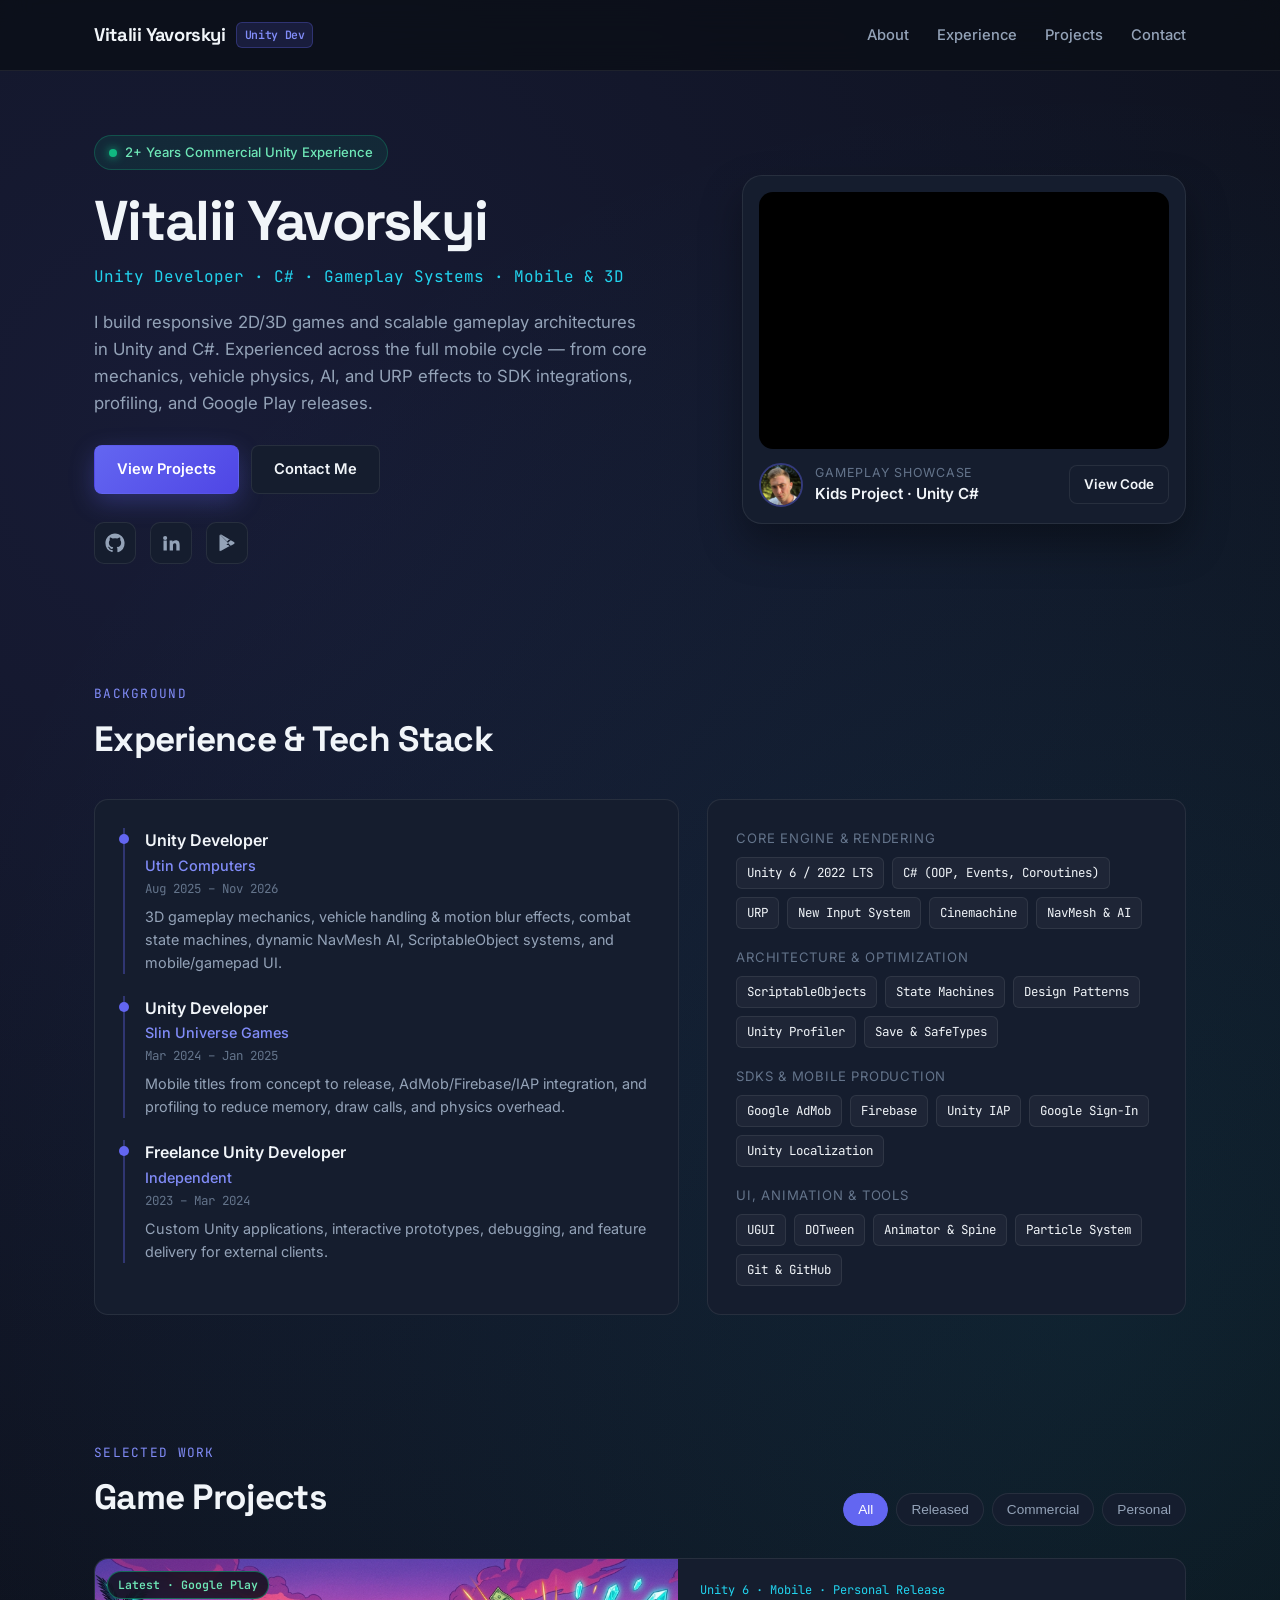
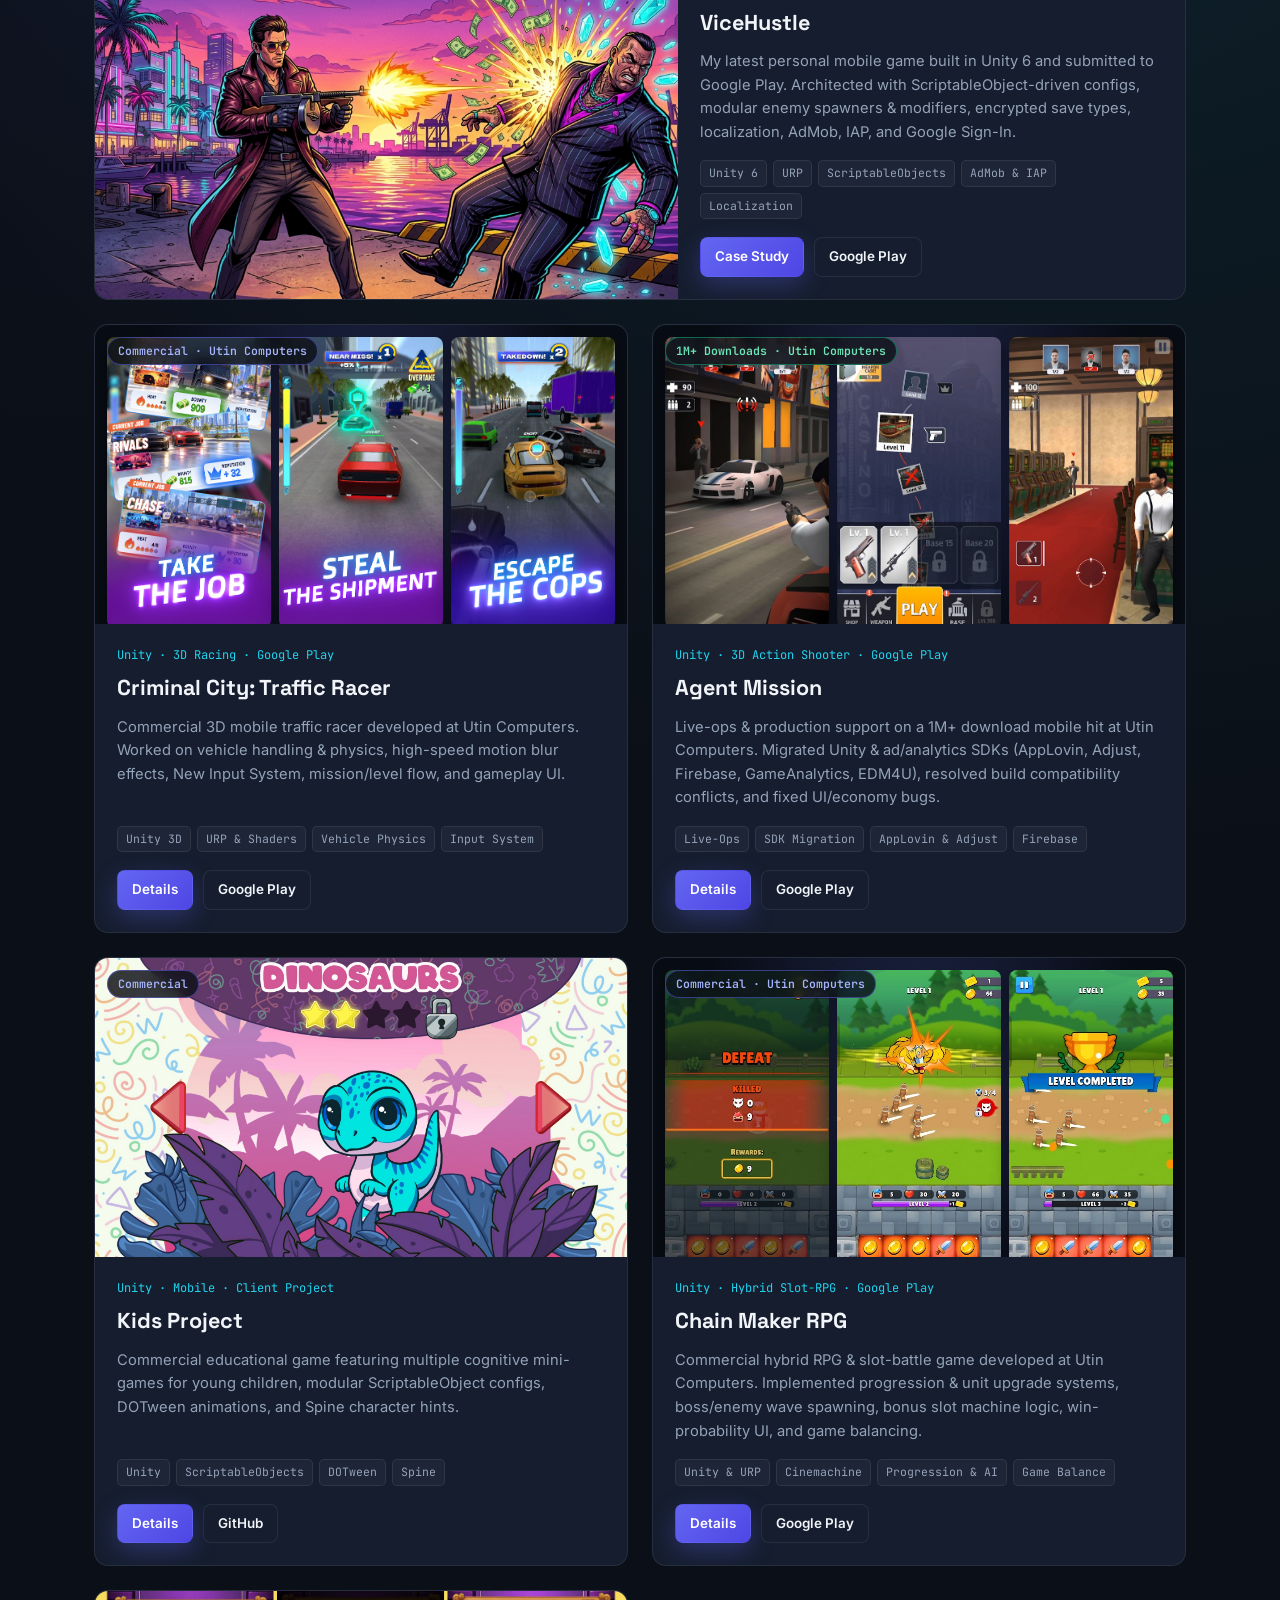
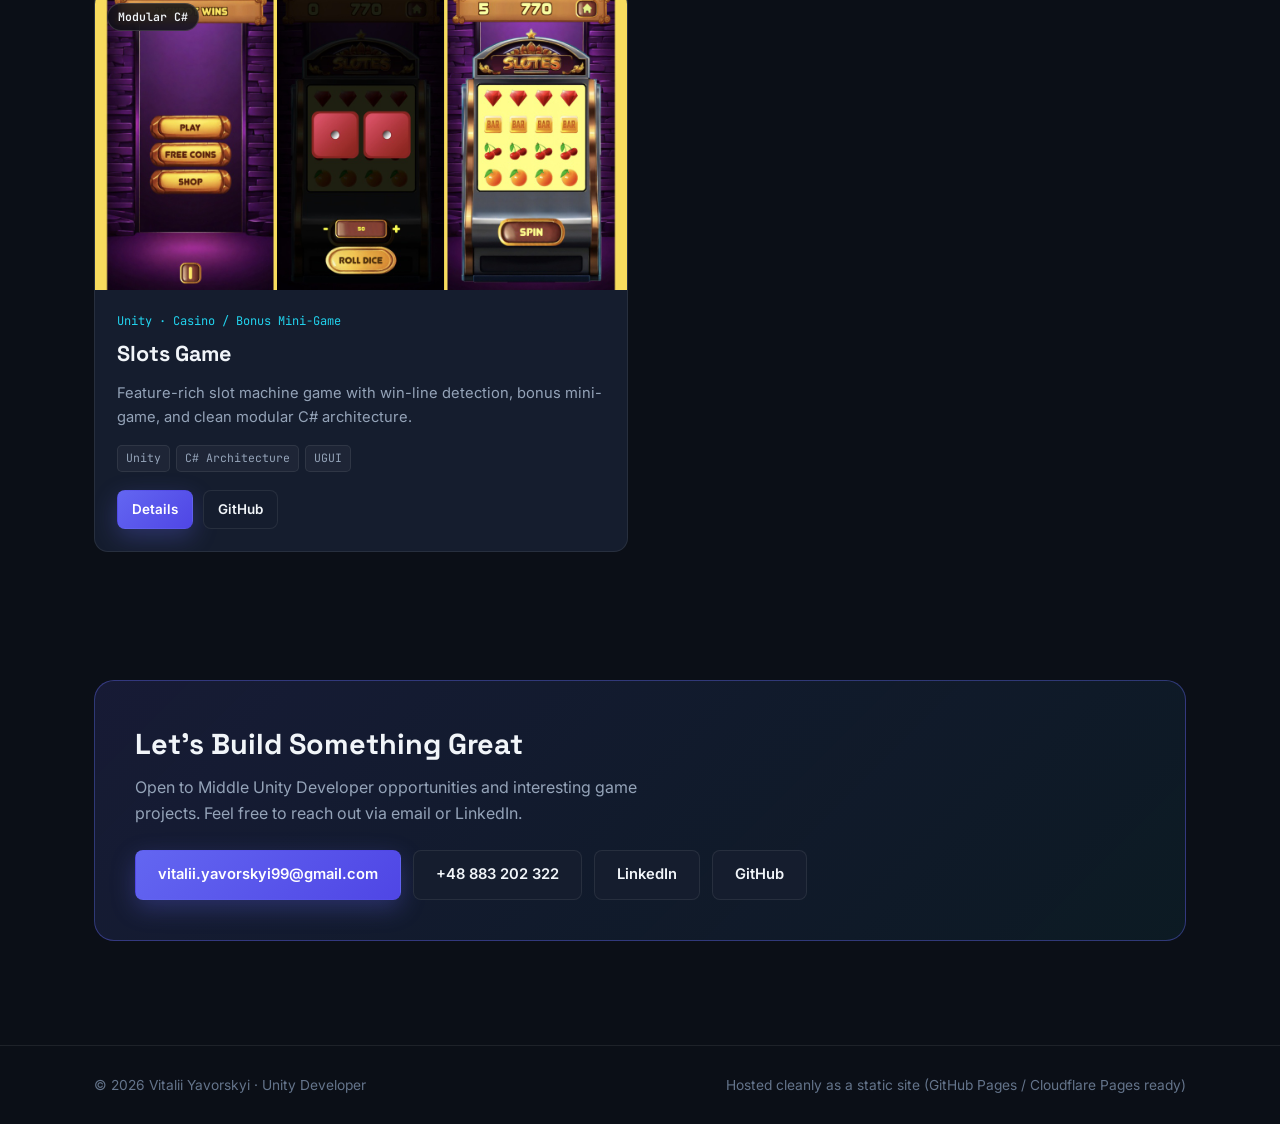
==== index.html @ 4ca392be "Initial portfolio v2" ====
<!DOCTYPE html>
<html lang="en">

<head>
  <meta charset="UTF-8" />
  <meta name="viewport" content="width=device-width, initial-scale=1.0" />
  <title>Vitalii Yavorskyi — Unity Developer Portfolio</title>
  <meta name="description"
    content="Middle Unity Developer with 2+ years of commercial experience in C#, URP, 3D gameplay systems, mobile optimization, and SDK integrations." />
  <link rel="icon" href="image/favicon.svg" type="image/svg+xml" />
  <link rel="preconnect" href="https://fonts.googleapis.com" />
  <link rel="preconnect" href="https://fonts.gstatic.com" crossorigin />
  <link
    href="https://fonts.googleapis.com/css2?family=Inter:wght@400;500;600;700&family=JetBrains+Mono:wght@400;500;600&family=Space+Grotesk:wght@600;700&display=swap"
    rel="stylesheet" />
  <link rel="stylesheet" href="css/style.css" />
</head>

<body>

  <!-- Navigation -->
  <header class="navbar">
    <div class="container nav-inner">
      <a href="#top" class="brand">
        <span>Vitalii Yavorskyi</span>
        <span class="brand-badge">Unity Dev</span>
      </a>
      <button class="nav-toggle" aria-label="Toggle menu">☰</button>
      <ul class="nav-links">
        <li><a href="#about">About</a></li>
        <li><a href="#experience">Experience</a></li>
        <li><a href="#projects">Projects</a></li>
        <li><a href="#contacts">Contact</a></li>
      </ul>
    </div>
  </header>

  <main id="top">
    <!-- Hero Section -->
    <section class="hero" id="about">
      <div class="container hero-grid">
        <div>
          <div class="status-pill">
            <span class="status-dot"></span>
            <span>2+ Years Commercial Unity Experience</span>
          </div>
          <h1 class="hero-title">Vitalii Yavorskyi</h1>
          <p class="hero-subtitle">Unity Developer · C# · Gameplay Systems · Mobile &amp; 3D</p>
          <p class="hero-bio">
            I build responsive 2D/3D games and scalable gameplay architectures in Unity and C#.
            Experienced across the full mobile cycle — from core mechanics, vehicle physics, AI, and URP effects
            to SDK integrations, profiling, and Google Play releases.
          </p>

          <div class="hero-actions">
            <a href="#projects" class="btn btn-primary">View Projects</a>
            <a href="mailto:vitalii.yavorskyi99@gmail.com" class="btn btn-secondary">Contact Me</a>
          </div>

          <div class="hero-socials">
            <a href="https://github.com/Vitalik0007" target="_blank" rel="noopener" class="icon-link"
              aria-label="GitHub" title="GitHub">
              <svg width="20" height="20" viewBox="0 0 24 24" fill="currentColor">
                <path
                  d="M12 .5C5.65.5.5 5.65.5 12a11.5 11.5 0 0 0 7.86 10.92c.58.1.79-.25.79-.56v-2c-3.2.7-3.87-1.36-3.87-1.36-.52-1.33-1.28-1.68-1.28-1.68-1.04-.71.08-.7.08-.7 1.15.08 1.76 1.18 1.76 1.18 1.02 1.75 2.68 1.25 3.33.95.1-.74.4-1.25.73-1.54-2.55-.29-5.24-1.28-5.24-5.69 0-1.26.45-2.29 1.18-3.1-.12-.29-.51-1.46.11-3.04 0 0 .97-.31 3.17 1.18a11 11 0 0 1 5.78 0c2.2-1.49 3.16-1.18 3.16-1.18.63 1.58.24 2.75.12 3.04.74.81 1.18 1.84 1.18 3.1 0 4.42-2.7 5.39-5.26 5.68.41.36.78 1.06.78 2.14v3.17c0 .31.21.67.8.56A11.5 11.5 0 0 0 23.5 12C23.5 5.65 18.35.5 12 .5Z" />
              </svg>
            </a>
            <a href="https://www.linkedin.com/in/vitalii-yavorskyi-740758180/" target="_blank" rel="noopener"
              class="icon-link" aria-label="LinkedIn" title="LinkedIn">
              <svg width="20" height="20" viewBox="0 0 24 24" fill="currentColor">
                <path
                  d="M4.98 3.5a2.49 2.49 0 1 1 0 4.98 2.49 2.49 0 0 1 0-4.98ZM3 9h4v12H3V9Zm7 0h3.8v1.64h.05c.53-1 1.83-2.06 3.77-2.06 4.03 0 4.78 2.65 4.78 6.1V21h-4v-5.6c0-1.34-.02-3.06-1.86-3.06-1.87 0-2.16 1.46-2.16 2.96V21h-4V9Z" />
              </svg>
            </a>
            <a href="https://play.google.com/store/apps/dev?id=5229329348808599972" target="_blank" rel="noopener"
              class="icon-link" aria-label="Google Play" title="Google Play">
              <svg width="20" height="20" viewBox="0 0 24 24" fill="currentColor">
                <path
                  d="M3.6 2.2A1.5 1.5 0 0 0 3 3.4v17.2a1.5 1.5 0 0 0 .6 1.2l.1.1 9.6-9.6v-.2L3.7 2.1l-.1.1Zm12.8 13-3.2-3.2v-.2l3.2-3.2.1.1 3.8 2.2c1.1.6 1.1 1.6 0 2.2l-3.8 2.1h-.1Zm-1.1 1.1L12.1 13l-8.1 8.1c.3.3.9.3 1.5 0l9.8-5.6-.1.8Zm0-8.6L5.5 2.1C4.9 1.8 4.3 1.8 4 2.1l8.1 8.1 3.2-3.3v.8Z" />
              </svg>
            </a>
          </div>
        </div>

        <div class="hero-showcase">
          <div class="hero-video-wrap">
            <video class="hero-video" autoplay muted loop playsinline>
              <source src="video/WorkExample.mp4" type="video/mp4" />
            </video>
          </div>
          <div class="hero-showcase-meta">
            <div style="display:flex; align-items:center; gap:12px;">
              <img src="image/MyFoto.jpeg" alt="Vitalii Yavorskyi" class="avatar-mini" />
              <div>
                <div class="label">Gameplay Showcase</div>
                <div class="title">Kids Project · Unity C#</div>
              </div>
            </div>
            <a href="https://github.com/Vitalik0007/KidsProject" target="_blank" rel="noopener"
              class="btn btn-secondary btn-sm">View Code</a>
          </div>
        </div>
      </div>
    </section>

    <!-- Experience & Skills -->
    <section class="section" id="experience">
      <div class="container">
        <div class="section-header">
          <div>
            <div class="section-eyebrow">Background</div>
            <h2 class="section-title">Experience &amp; Tech Stack</h2>
          </div>
        </div>

        <div class="two-col">
          <div class="panel">
            <div class="timeline">
              <div class="timeline-item">
                <div class="timeline-role">Unity Developer</div>
                <div class="timeline-company">Utin Computers</div>
                <div class="timeline-period">Aug 2025 – Nov 2026</div>
                <p class="timeline-desc">3D gameplay mechanics, vehicle handling &amp; motion blur effects, combat state
                  machines, dynamic NavMesh AI, ScriptableObject systems, and mobile/gamepad UI.</p>
              </div>
              <div class="timeline-item">
                <div class="timeline-role">Unity Developer</div>
                <div class="timeline-company">Slin Universe Games</div>
                <div class="timeline-period">Mar 2024 – Jan 2025</div>
                <p class="timeline-desc">Mobile titles from concept to release, AdMob/Firebase/IAP integration, and
                  profiling to reduce memory, draw calls, and physics overhead.</p>
              </div>
              <div class="timeline-item">
                <div class="timeline-role">Freelance Unity Developer</div>
                <div class="timeline-company">Independent</div>
                <div class="timeline-period">2023 – Mar 2024</div>
                <p class="timeline-desc">Custom Unity applications, interactive prototypes, debugging, and feature
                  delivery for external clients.</p>
              </div>
            </div>
          </div>

          <div class="panel">
            <div class="skill-groups">
              <div>
                <div class="skill-group-title">Core Engine &amp; Rendering</div>
                <div class="pill-list">
                  <span class="pill">Unity 6 / 2022 LTS</span>
                  <span class="pill">C# (OOP, Events, Coroutines)</span>
                  <span class="pill">URP</span>
                  <span class="pill">New Input System</span>
                  <span class="pill">Cinemachine</span>
                  <span class="pill">NavMesh &amp; AI</span>
                </div>
              </div>
              <div>
                <div class="skill-group-title">Architecture &amp; Optimization</div>
                <div class="pill-list">
                  <span class="pill">ScriptableObjects</span>
                  <span class="pill">State Machines</span>
                  <span class="pill">Design Patterns</span>
                  <span class="pill">Unity Profiler</span>
                  <span class="pill">Save &amp; SafeTypes</span>
                </div>
              </div>
              <div>
                <div class="skill-group-title">SDKs &amp; Mobile Production</div>
                <div class="pill-list">
                  <span class="pill">Google AdMob</span>
                  <span class="pill">Firebase</span>
                  <span class="pill">Unity IAP</span>
                  <span class="pill">Google Sign-In</span>
                  <span class="pill">Unity Localization</span>
                </div>
              </div>
              <div>
                <div class="skill-group-title">UI, Animation &amp; Tools</div>
                <div class="pill-list">
                  <span class="pill">UGUI</span>
                  <span class="pill">DOTween</span>
                  <span class="pill">Animator &amp; Spine</span>
                  <span class="pill">Particle System</span>
                  <span class="pill">Git &amp; GitHub</span>
                </div>
              </div>
            </div>
          </div>
        </div>
      </div>
    </section>

    <!-- Projects Section -->
    <section class="section" id="projects">
      <div class="container">
        <div class="section-header">
          <div>
            <div class="section-eyebrow">Selected Work</div>
            <h2 class="section-title">Game Projects</h2>
          </div>

          <div class="filter-bar" role="tablist" aria-label="Filter projects">
            <button class="filter-btn active" data-filter="all">All</button>
            <button class="filter-btn" data-filter="released">Released</button>
            <button class="filter-btn" data-filter="commercial">Commercial</button>
            <button class="filter-btn" data-filter="personal">Personal</button>
          </div>
        </div>

        <div class="projects-grid">

          <!-- Featured: ViceHustle -->
          <article class="project-card featured" data-category="personal released">
            <div class="project-thumb">
              <img src="image/vicehustle-promo1.png" alt="ViceHustle Boss Fight" />
              <span class="project-badge released">Latest · Google Play</span>
            </div>
            <div class="project-body">
              <div class="project-meta">Unity 6 · Mobile · Personal Release</div>
              <h3 class="project-title">ViceHustle</h3>
              <p class="project-desc">
                My latest personal mobile game built in Unity 6 and submitted to Google Play.
                Architected with ScriptableObject-driven configs, modular enemy spawners &amp; modifiers,
                encrypted save types, localization, AdMob, IAP, and Google Sign-In.
              </p>
              <div class="project-tags">
                <span class="tag">Unity 6</span>
                <span class="tag">URP</span>
                <span class="tag">ScriptableObjects</span>
                <span class="tag">AdMob &amp; IAP</span>
                <span class="tag">Localization</span>
              </div>
              <div class="project-actions">
                <a href="project-vicehustle.html" class="btn btn-primary btn-sm">Case Study</a>
                <a href="https://play.google.com/store/apps/dev?id=5229329348808599972" target="_blank" rel="noopener"
                  class="btn btn-secondary btn-sm">Google Play</a>
              </div>
            </div>
          </article>

          <!-- Commercial: Criminal City: Traffic Racer -->
          <article class="project-card" data-category="commercial released">
            <div class="project-thumb portrait-trio">
              <img src="image/criminal-city-1.webp" alt="Criminal City: Traffic Racer 1" />
              <img src="image/criminal-city-2.webp" alt="Criminal City: Traffic Racer 2" />
              <img src="image/criminal-city-3.webp" alt="Criminal City: Traffic Racer 3" />
              <span class="project-badge commercial">Commercial · Utin Computers</span>
            </div>
            <div class="project-body">
              <div class="project-meta">Unity · 3D Racing · Google Play</div>
              <h3 class="project-title">Criminal City: Traffic Racer</h3>
              <p class="project-desc">
                Commercial 3D mobile traffic racer developed at Utin Computers.
                Worked on vehicle handling &amp; physics, high-speed motion blur effects, New Input System,
                mission/level flow, and gameplay UI.
              </p>
              <div class="project-tags">
                <span class="tag">Unity 3D</span>
                <span class="tag">URP &amp; Shaders</span>
                <span class="tag">Vehicle Physics</span>
                <span class="tag">Input System</span>
              </div>
              <div class="project-actions">
                <a href="project-criminal-city.html" class="btn btn-primary btn-sm">Details</a>
                <a href="https://play.google.com/store/apps/details?id=com.xp101.traffic.racer.race.master"
                  target="_blank" rel="noopener" class="btn btn-secondary btn-sm">Google Play</a>
              </div>
            </div>
          </article>

          <!-- Commercial: Agent Mission (1M+ Downloads) -->
          <article class="project-card" data-category="commercial released">
            <div class="project-thumb portrait-trio">
              <img src="image/agent-mission-1.webp" alt="Agent Mission 1" />
              <img src="image/agent-mission-2.webp" alt="Agent Mission 2" />
              <img src="image/agent-mission-3.webp" alt="Agent Mission 3" />
              <span class="project-badge released">1M+ Downloads · Utin Computers</span>
            </div>
            <div class="project-body">
              <div class="project-meta">Unity · 3D Action Shooter · Google Play</div>
              <h3 class="project-title">Agent Mission</h3>
              <p class="project-desc">
                Live-ops &amp; production support on a 1M+ download mobile hit at Utin Computers.
                Migrated Unity &amp; ad/analytics SDKs (AppLovin, Adjust, Firebase, GameAnalytics, EDM4U),
                resolved build compatibility conflicts, and fixed UI/economy bugs.
              </p>
              <div class="project-tags">
                <span class="tag">Live-Ops</span>
                <span class="tag">SDK Migration</span>
                <span class="tag">AppLovin &amp; Adjust</span>
                <span class="tag">Firebase</span>
              </div>
              <div class="project-actions">
                <a href="project-agent-mission.html" class="btn btn-primary btn-sm">Details</a>
                <a href="https://play.google.com/store/apps/details?id=com.utincomputer.agenthitman" target="_blank"
                  rel="noopener" class="btn btn-secondary btn-sm">Google Play</a>
              </div>
            </div>
          </article>

          <!-- Kids Project -->
          <article class="project-card" data-category="commercial">
            <div class="project-thumb">
              <img src="image/kidsGame.jpg" alt="Kids project" />
              <span class="project-badge commercial">Commercial</span>
            </div>
            <div class="project-body">
              <div class="project-meta">Unity · Mobile · Client Project</div>
              <h3 class="project-title">Kids Project</h3>
              <p class="project-desc">
                Commercial educational game featuring multiple cognitive mini-games for young children,
                modular ScriptableObject configs, DOTween animations, and Spine character hints.
              </p>
              <div class="project-tags">
                <span class="tag">Unity</span>
                <span class="tag">ScriptableObjects</span>
                <span class="tag">DOTween</span>
                <span class="tag">Spine</span>
              </div>
              <div class="project-actions">
                <a href="project1.html" class="btn btn-primary btn-sm">Details</a>
                <a href="https://github.com/Vitalik0007/KidsProject" target="_blank" rel="noopener"
                  class="btn btn-secondary btn-sm">GitHub</a>
              </div>
            </div>
          </article>

          <!-- Commercial: Chain Maker RPG -->
          <article class="project-card" data-category="commercial released">
            <div class="project-thumb portrait-trio">
              <img src="image/chain-maker-1.webp" alt="Chain Maker RPG 1" />
              <img src="image/chain-maker-2.webp" alt="Chain Maker RPG 2" />
              <img src="image/chain-maker-3.webp" alt="Chain Maker RPG 3" />
              <span class="project-badge commercial">Commercial · Utin Computers</span>
            </div>
            <div class="project-body">
              <div class="project-meta">Unity · Hybrid Slot-RPG · Google Play</div>
              <h3 class="project-title">Chain Maker RPG</h3>
              <p class="project-desc">
                Commercial hybrid RPG &amp; slot-battle game developed at Utin Computers.
                Implemented progression &amp; unit upgrade systems, boss/enemy wave spawning,
                bonus slot machine logic, win-probability UI, and game balancing.
              </p>
              <div class="project-tags">
                <span class="tag">Unity &amp; URP</span>
                <span class="tag">Cinemachine</span>
                <span class="tag">Progression &amp; AI</span>
                <span class="tag">Game Balance</span>
              </div>
              <div class="project-actions">
                <a href="project-chain-maker.html" class="btn btn-primary btn-sm">Details</a>
                <a href="https://play.google.com/store/apps/details?id=com.IGORI.ChainMakerRPG" target="_blank"
                  rel="noopener" class="btn btn-secondary btn-sm">Google Play</a>
              </div>
            </div>
          </article>

          <!-- Slots Game -->
          <article class="project-card" data-category="personal commercial">
            <div class="project-thumb">
              <img src="image/SlotsGame.jpg" alt="Slots Game" />
              <span class="project-badge">Modular C#</span>
            </div>
            <div class="project-body">
              <div class="project-meta">Unity · Casino / Bonus Mini-Game</div>
              <h3 class="project-title">Slots Game</h3>
              <p class="project-desc">
                Feature-rich slot machine game with win-line detection, bonus mini-game,
                and clean modular C# architecture.
              </p>
              <div class="project-tags">
                <span class="tag">Unity</span>
                <span class="tag">C# Architecture</span>
                <span class="tag">UGUI</span>
              </div>
              <div class="project-actions">
                <a href="project4.html" class="btn btn-primary btn-sm">Details</a>
                <a href="https://github.com/Vitalik0007/SlotsGame" target="_blank" rel="noopener"
                  class="btn btn-secondary btn-sm">GitHub</a>
              </div>
            </div>
          </article>

        </div>
      </div>
    </section>

    <!-- Contact Section -->
    <section class="section" id="contacts">
      <div class="container">
        <div class="contact-card">
          <div>
            <h2>Let's Build Something Great</h2>
            <p>Open to Middle Unity Developer opportunities and interesting game projects. Feel free to reach out via
              email or LinkedIn.</p>
          </div>
          <div class="contact-links">
            <a href="mailto:vitalii.yavorskyi99@gmail.com" class="btn btn-primary">vitalii.yavorskyi99@gmail.com</a>
            <a href="tel:+48883202322" class="btn btn-secondary">+48 883 202 322</a>
            <a href="https://www.linkedin.com/in/vitalii-yavorskyi-740758180/" target="_blank" rel="noopener"
              class="btn btn-secondary">LinkedIn</a>
            <a href="https://github.com/Vitalik0007" target="_blank" rel="noopener" class="btn btn-secondary">GitHub</a>
          </div>
        </div>
      </div>
    </section>
  </main>

  <footer class="footer">
    <div class="container footer-inner">
      <span>© 2026 Vitalii Yavorskyi · Unity Developer</span>
      <span>Hosted cleanly as a static site (GitHub Pages / Cloudflare Pages ready)</span>
    </div>
  </footer>

  <script src="js/main.js"></script>
</body>

</html>
---- css/style.css ----
:root {
  --bg: #0b0f17;
  --bg-elevated: #111827;
  --surface: #151d2e;
  --surface-hover: #1c263b;
  --border: rgba(255, 255, 255, 0.08);
  --border-accent: rgba(99, 102, 241, 0.4);
  --text: #f1f5f9;
  --text-muted: #94a3b8;
  --text-dim: #64748b;
  --accent: #6366f1;
  --accent-light: #818cf8;
  --accent-cyan: #22d3ee;
  --success: #10b981;
  --warning: #f59e0b;
  --radius-sm: 8px;
  --radius-md: 14px;
  --radius-lg: 20px;
  --shadow: 0 20px 40px rgba(0, 0, 0, 0.35);
  --max-width: 1140px;
}

*,
*::before,
*::after {
  margin: 0;
  padding: 0;
  box-sizing: border-box;
}

html {
  scroll-behavior: smooth;
  scroll-padding-top: 84px;
}

body {
  font-family: 'Inter', -apple-system, BlinkMacSystemFont, 'Segoe UI', Roboto, sans-serif;
  background-color: var(--bg);
  background-image:
    radial-gradient(circle at 15% 10%, rgba(99, 102, 241, 0.14) 0%, transparent 40%),
    radial-gradient(circle at 85% 30%, rgba(34, 211, 238, 0.09) 0%, transparent 38%);
  color: var(--text);
  line-height: 1.6;
  -webkit-font-smoothing: antialiased;
}

a {
  color: inherit;
  text-decoration: none;
}

img,
video {
  display: block;
  max-width: 100%;
}

.container {
  width: 100%;
  max-width: var(--max-width);
  margin: 0 auto;
  padding: 0 24px;
}

/* Navbar */
.navbar {
  position: sticky;
  top: 0;
  z-index: 100;
  background: rgba(11, 15, 23, 0.78);
  backdrop-filter: blur(16px);
  -webkit-backdrop-filter: blur(16px);
  border-bottom: 1px solid var(--border);
}

.nav-inner {
  display: flex;
  align-items: center;
  justify-content: space-between;
  height: 70px;
}

.brand {
  display: flex;
  align-items: center;
  gap: 10px;
  font-family: 'Space Grotesk', sans-serif;
  font-weight: 700;
  font-size: 1.15rem;
  letter-spacing: -0.02em;
}

.brand-badge {
  font-family: 'JetBrains Mono', monospace;
  font-size: 0.72rem;
  font-weight: 600;
  padding: 3px 8px;
  border-radius: 6px;
  background: rgba(99, 102, 241, 0.16);
  color: var(--accent-light);
  border: 1px solid rgba(99, 102, 241, 0.3);
}

.nav-links {
  display: flex;
  align-items: center;
  gap: 28px;
  list-style: none;
}

.nav-links a {
  font-size: 0.92rem;
  font-weight: 500;
  color: var(--text-muted);
  transition: color 0.2s ease;
}

.nav-links a:hover {
  color: var(--text);
}

.nav-toggle {
  display: none;
  background: none;
  border: 1px solid var(--border);
  border-radius: var(--radius-sm);
  color: var(--text);
  padding: 6px 10px;
  cursor: pointer;
}

/* Buttons */
.btn {
  display: inline-flex;
  align-items: center;
  justify-content: center;
  gap: 8px;
  padding: 12px 22px;
  border-radius: var(--radius-sm);
  font-size: 0.92rem;
  font-weight: 600;
  cursor: pointer;
  transition: transform 0.18s ease, background-color 0.2s ease, border-color 0.2s ease, box-shadow 0.2s ease;
  border: 1px solid transparent;
}

.btn-primary {
  background: linear-gradient(135deg, var(--accent), #4f46e5);
  color: #fff;
  box-shadow: 0 8px 24px rgba(99, 102, 241, 0.3);
}

.btn-primary:hover {
  transform: translateY(-2px);
  box-shadow: 0 12px 28px rgba(99, 102, 241, 0.42);
}

.btn-secondary {
  background: var(--surface);
  color: var(--text);
  border-color: var(--border);
}

.btn-secondary:hover {
  background: var(--surface-hover);
  border-color: rgba(255, 255, 255, 0.18);
  transform: translateY(-2px);
}

.btn-sm {
  padding: 8px 14px;
  font-size: 0.84rem;
}

/* Hero */
.hero {
  padding: 64px 0 56px;
}

.hero-grid {
  display: grid;
  grid-template-columns: 1.15fr 0.85fr;
  gap: 48px;
  align-items: center;
}

.status-pill {
  display: inline-flex;
  align-items: center;
  gap: 8px;
  padding: 6px 14px;
  border-radius: 999px;
  background: rgba(16, 185, 129, 0.1);
  border: 1px solid rgba(16, 185, 129, 0.28);
  color: #6ee7b7;
  font-size: 0.82rem;
  font-weight: 500;
  margin-bottom: 20px;
}

.status-dot {
  width: 8px;
  height: 8px;
  border-radius: 50%;
  background: var(--success);
  box-shadow: 0 0 10px var(--success);
}

.hero-title {
  font-family: 'Space Grotesk', sans-serif;
  font-size: clamp(2.3rem, 4.5vw, 3.5rem);
  font-weight: 700;
  line-height: 1.1;
  letter-spacing: -0.03em;
  margin-bottom: 12px;
}

.hero-subtitle {
  font-family: 'JetBrains Mono', monospace;
  font-size: 1rem;
  color: var(--accent-cyan);
  margin-bottom: 20px;
}

.hero-bio {
  font-size: 1.05rem;
  color: var(--text-muted);
  max-width: 560px;
  margin-bottom: 28px;
}

.hero-actions {
  display: flex;
  flex-wrap: wrap;
  gap: 12px;
  margin-bottom: 28px;
}

.hero-socials {
  display: flex;
  align-items: center;
  gap: 14px;
}

.icon-link {
  display: inline-flex;
  align-items: center;
  justify-content: center;
  width: 42px;
  height: 42px;
  border-radius: 10px;
  background: var(--surface);
  border: 1px solid var(--border);
  color: var(--text-muted);
  transition: color 0.2s ease, border-color 0.2s ease, transform 0.2s ease;
}

.icon-link:hover {
  color: var(--text);
  border-color: var(--border-accent);
  transform: translateY(-2px);
}

.hero-showcase {
  background: var(--surface);
  border: 1px solid var(--border);
  border-radius: var(--radius-lg);
  padding: 16px;
  box-shadow: var(--shadow);
}

.hero-video-wrap {
  position: relative;
  border-radius: var(--radius-md);
  overflow: hidden;
  background: #000;
  aspect-ratio: 16 / 10;
}

.hero-video {
  width: 100%;
  height: 100%;
  object-fit: cover;
}

.hero-showcase-meta {
  display: flex;
  align-items: center;
  justify-content: space-between;
  gap: 12px;
  padding-top: 14px;
}

.hero-showcase-meta .label {
  font-size: 0.78rem;
  color: var(--text-dim);
  text-transform: uppercase;
  letter-spacing: 0.06em;
}

.hero-showcase-meta .title {
  font-weight: 600;
  font-size: 0.95rem;
}

.avatar-mini {
  width: 44px;
  height: 44px;
  border-radius: 50%;
  object-fit: cover;
  border: 2px solid var(--border-accent);
}

/* Section shared */
.section {
  padding: 64px 0;
}

.section-header {
  display: flex;
  align-items: flex-end;
  justify-content: space-between;
  gap: 20px;
  margin-bottom: 32px;
  flex-wrap: wrap;
}

.section-eyebrow {
  font-family: 'JetBrains Mono', monospace;
  font-size: 0.8rem;
  text-transform: uppercase;
  letter-spacing: 0.1em;
  color: var(--accent-light);
  margin-bottom: 6px;
}

.section-title {
  font-family: 'Space Grotesk', sans-serif;
  font-size: clamp(1.7rem, 3vw, 2.2rem);
  font-weight: 700;
  letter-spacing: -0.02em;
}

/* Experience & Skills */
.two-col {
  display: grid;
  grid-template-columns: 1.1fr 0.9fr;
  gap: 28px;
}

.panel {
  background: var(--surface);
  border: 1px solid var(--border);
  border-radius: var(--radius-md);
  padding: 28px;
}

.timeline {
  display: flex;
  flex-direction: column;
  gap: 22px;
}

.timeline-item {
  position: relative;
  padding-left: 20px;
  border-left: 2px solid rgba(99, 102, 241, 0.35);
}

.timeline-item::before {
  content: '';
  position: absolute;
  left: -6px;
  top: 6px;
  width: 10px;
  height: 10px;
  border-radius: 50%;
  background: var(--accent);
}

.timeline-role {
  font-weight: 600;
  font-size: 1rem;
}

.timeline-company {
  color: var(--accent-light);
  font-size: 0.9rem;
  font-weight: 500;
}

.timeline-period {
  font-family: 'JetBrains Mono', monospace;
  font-size: 0.78rem;
  color: var(--text-dim);
  margin: 2px 0 6px;
}

.timeline-desc {
  font-size: 0.9rem;
  color: var(--text-muted);
}

.skill-groups {
  display: flex;
  flex-direction: column;
  gap: 18px;
}

.skill-group-title {
  font-size: 0.82rem;
  text-transform: uppercase;
  letter-spacing: 0.06em;
  color: var(--text-dim);
  margin-bottom: 8px;
}

.pill-list {
  display: flex;
  flex-wrap: wrap;
  gap: 8px;
}

.pill {
  font-family: 'JetBrains Mono', monospace;
  font-size: 0.78rem;
  padding: 5px 10px;
  border-radius: 6px;
  background: rgba(255, 255, 255, 0.04);
  border: 1px solid var(--border);
  color: var(--text);
}

/* Filter tabs */
.filter-bar {
  display: flex;
  flex-wrap: wrap;
  gap: 8px;
}

.filter-btn {
  background: var(--surface);
  color: var(--text-muted);
  border: 1px solid var(--border);
  padding: 8px 14px;
  border-radius: 999px;
  font-size: 0.85rem;
  font-weight: 500;
  cursor: pointer;
  transition: all 0.2s ease;
}

.filter-btn:hover {
  color: var(--text);
  border-color: rgba(255, 255, 255, 0.2);
}

.filter-btn.active {
  background: var(--accent);
  color: #fff;
  border-color: var(--accent);
}

/* Projects Grid */
.projects-grid {
  display: grid;
  grid-template-columns: repeat(2, 1fr);
  gap: 24px;
}

.project-card {
  display: flex;
  flex-direction: column;
  background: var(--surface);
  border: 1px solid var(--border);
  border-radius: var(--radius-md);
  overflow: hidden;
  transition: transform 0.22s ease, border-color 0.22s ease, box-shadow 0.22s ease;
}

.project-card:hover {
  transform: translateY(-4px);
  border-color: var(--border-accent);
  box-shadow: var(--shadow);
}

.project-card.hidden {
  display: none;
}

.project-card.featured {
  grid-column: span 2;
  display: grid;
  grid-template-columns: 1.15fr 1fr;
}

.project-thumb {
  position: relative;
  overflow: hidden;
  background: #0d121d;
  aspect-ratio: 16 / 9;
}

.project-card.featured .project-thumb {
  height: 100%;
  aspect-ratio: auto;
  min-height: 260px;
}

.project-thumb img {
  width: 100%;
  height: 100%;
  object-fit: cover;
  transition: transform 0.35s ease;
}

.project-thumb.portrait-trio {
  display: grid;
  grid-template-columns: repeat(3, 1fr);
  gap: 8px;
  padding: 12px;
  background: radial-gradient(circle at 50% 40%, rgba(99, 102, 241, 0.22), #080c14 75%);
}

.project-thumb.portrait-trio img {
  width: 100%;
  height: 100%;
  object-fit: contain;
  border-radius: 8px;
  box-shadow: 0 8px 18px rgba(0, 0, 0, 0.45);
}

.project-card:hover .project-thumb img {
  transform: scale(1.03);
}

.project-badge {
  position: absolute;
  top: 12px;
  left: 12px;
  font-family: 'JetBrains Mono', monospace;
  font-size: 0.72rem;
  font-weight: 600;
  padding: 4px 10px;
  border-radius: 999px;
  background: rgba(11, 15, 23, 0.82);
  backdrop-filter: blur(8px);
  border: 1px solid rgba(255, 255, 255, 0.14);
  color: var(--text);
}

.project-badge.released {
  border-color: rgba(16, 185, 129, 0.5);
  color: #6ee7b7;
}

.project-badge.commercial {
  border-color: rgba(99, 102, 241, 0.5);
  color: #a5b4fc;
}

.project-body {
  display: flex;
  flex-direction: column;
  padding: 22px;
  flex: 1;
}

.project-meta {
  font-family: 'JetBrains Mono', monospace;
  font-size: 0.75rem;
  color: var(--accent-cyan);
  margin-bottom: 6px;
}

.project-title {
  font-family: 'Space Grotesk', sans-serif;
  font-size: 1.35rem;
  font-weight: 700;
  margin-bottom: 10px;
}

.project-desc {
  font-size: 0.92rem;
  color: var(--text-muted);
  margin-bottom: 16px;
  flex: 1;
}

.project-tags {
  display: flex;
  flex-wrap: wrap;
  gap: 6px;
  margin-bottom: 18px;
}

.tag {
  font-family: 'JetBrains Mono', monospace;
  font-size: 0.72rem;
  padding: 3px 8px;
  border-radius: 5px;
  background: rgba(255, 255, 255, 0.04);
  color: var(--text-muted);
  border: 1px solid var(--border);
}

.project-actions {
  display: flex;
  flex-wrap: wrap;
  gap: 10px;
}

/* Contact / Footer */
.contact-card {
  background: linear-gradient(135deg, rgba(99, 102, 241, 0.14), rgba(34, 211, 238, 0.06));
  border: 1px solid var(--border-accent);
  border-radius: var(--radius-lg);
  padding: 40px;
  display: flex;
  align-items: center;
  justify-content: space-between;
  gap: 24px;
  flex-wrap: wrap;
}

.contact-card h2 {
  font-family: 'Space Grotesk', sans-serif;
  font-size: 1.8rem;
  margin-bottom: 8px;
}

.contact-card p {
  color: var(--text-muted);
  max-width: 520px;
}

.contact-links {
  display: flex;
  flex-wrap: wrap;
  gap: 12px;
}

.footer {
  border-top: 1px solid var(--border);
  padding: 28px 0;
  margin-top: 40px;
  color: var(--text-dim);
  font-size: 0.86rem;
}

.footer-inner {
  display: flex;
  align-items: center;
  justify-content: space-between;
  flex-wrap: wrap;
  gap: 12px;
}

/* Responsive */
@media (max-width: 920px) {
  .hero-grid,
  .two-col,
  .project-card.featured {
    grid-template-columns: 1fr;
  }

  .project-card.featured {
    grid-column: span 1;
  }

  .projects-grid {
    grid-template-columns: 1fr;
  }
}

@media (max-width: 700px) {
  .nav-toggle {
    display: inline-flex;
  }

  .nav-links {
    display: none;
    position: absolute;
    top: 70px;
    left: 0;
    right: 0;
    background: rgba(11, 15, 23, 0.96);
    border-bottom: 1px solid var(--border);
    flex-direction: column;
    padding: 20px;
    gap: 16px;
  }

  .nav-links.open {
    display: flex;
  }

  .hero {
    padding: 40px 0 32px;
  }

  .contact-card {
    padding: 28px 22px;
  }
}
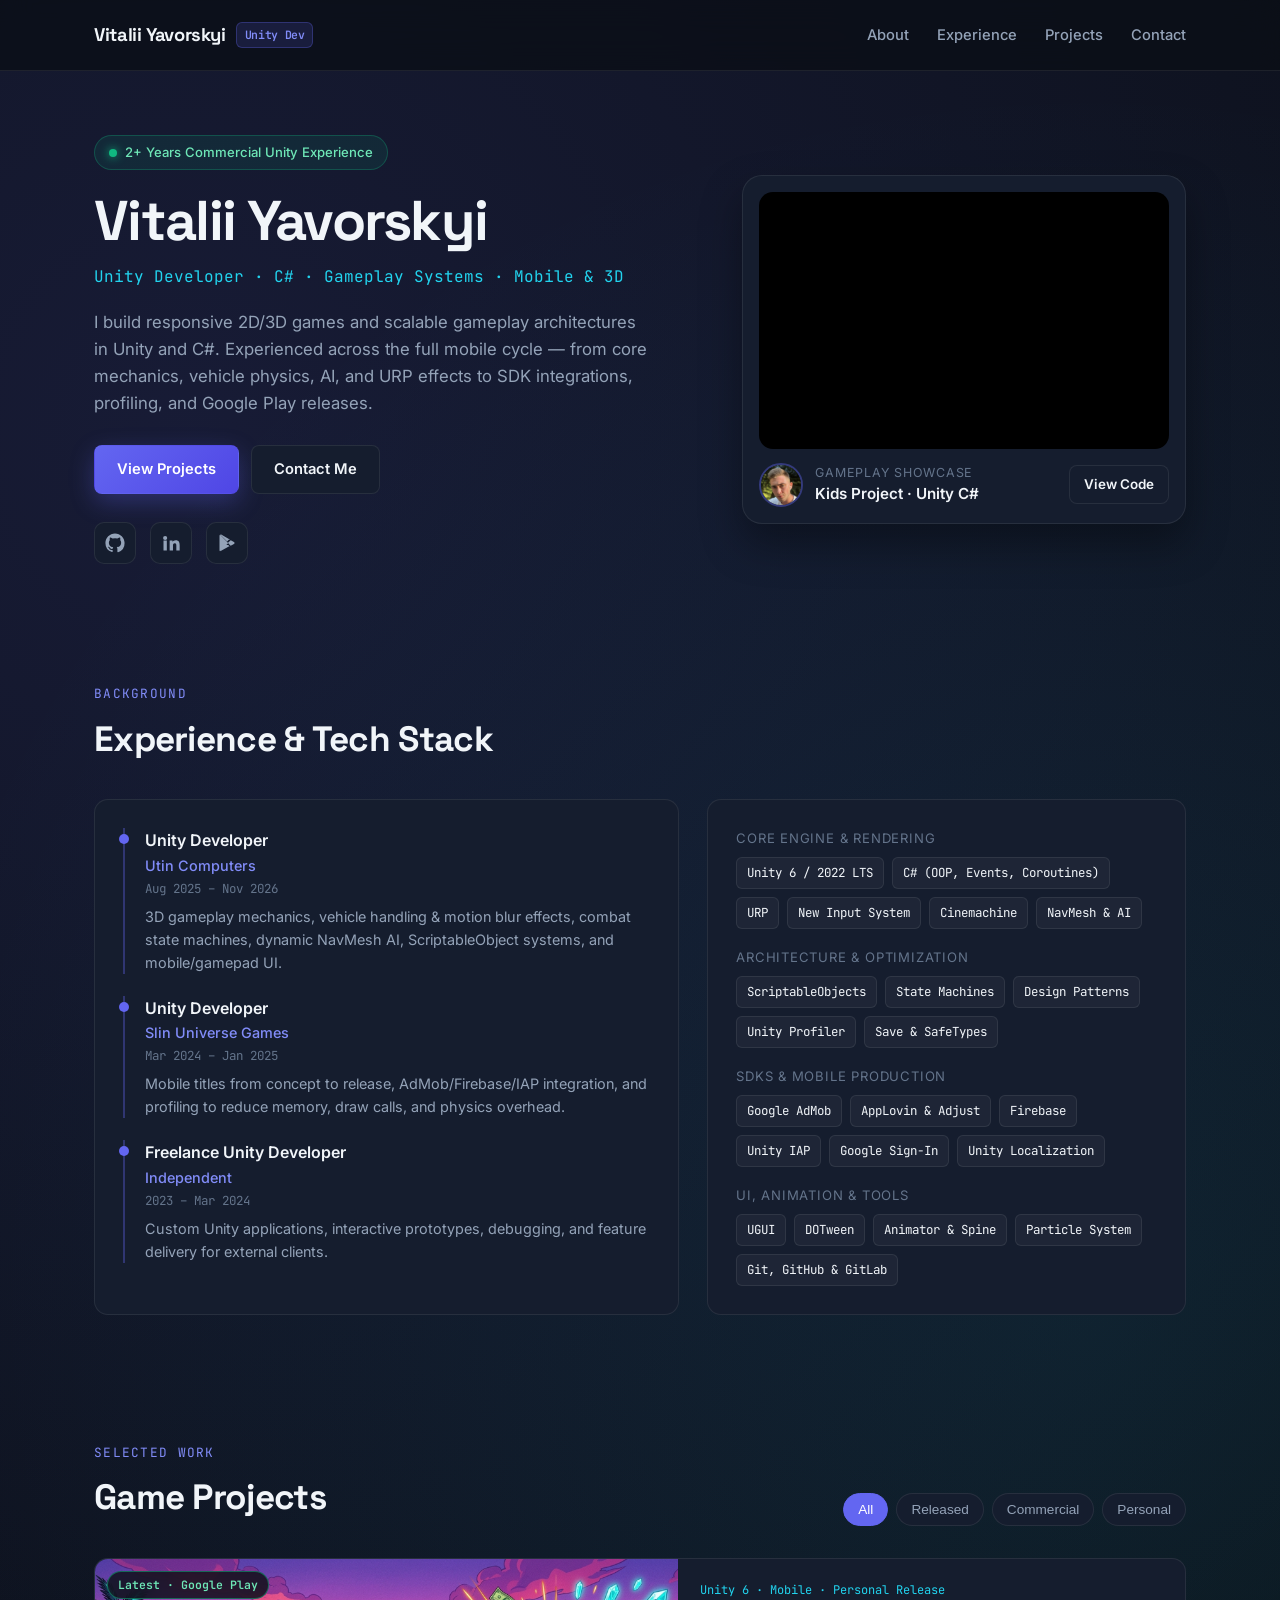
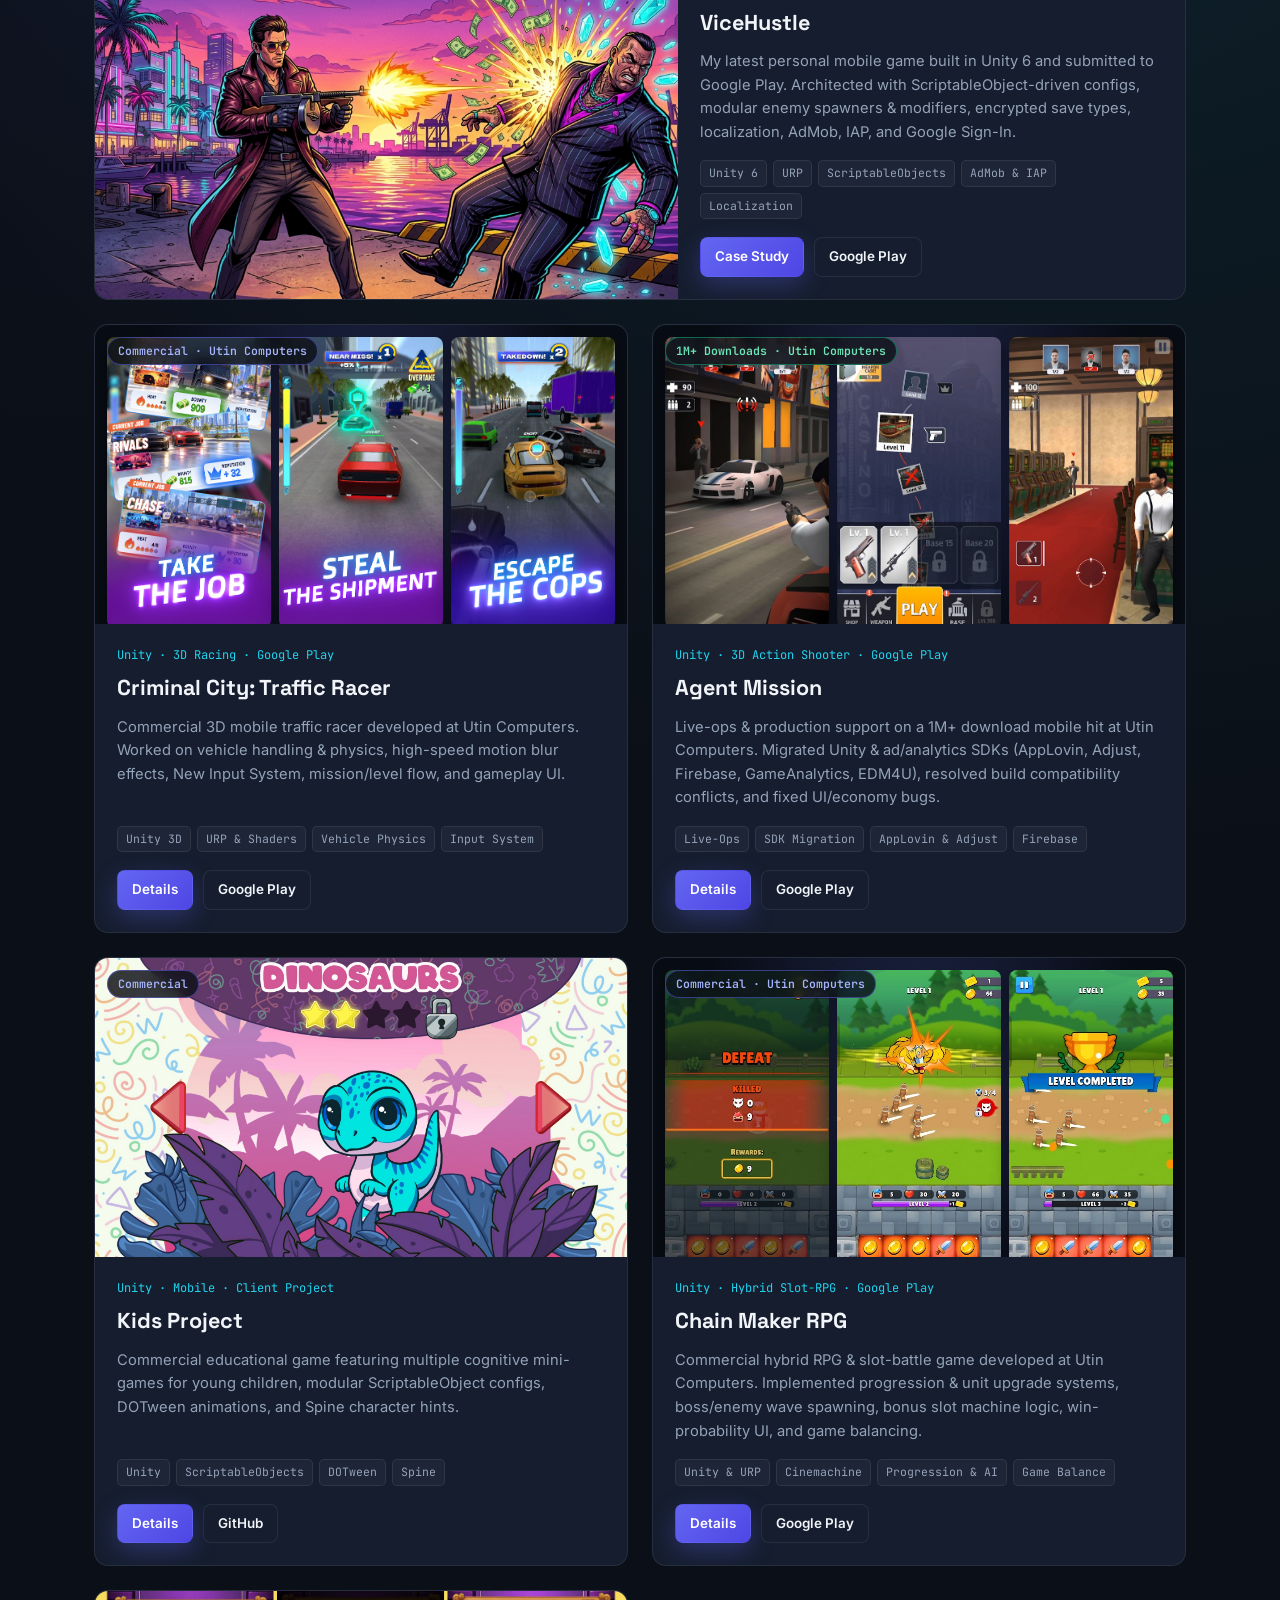
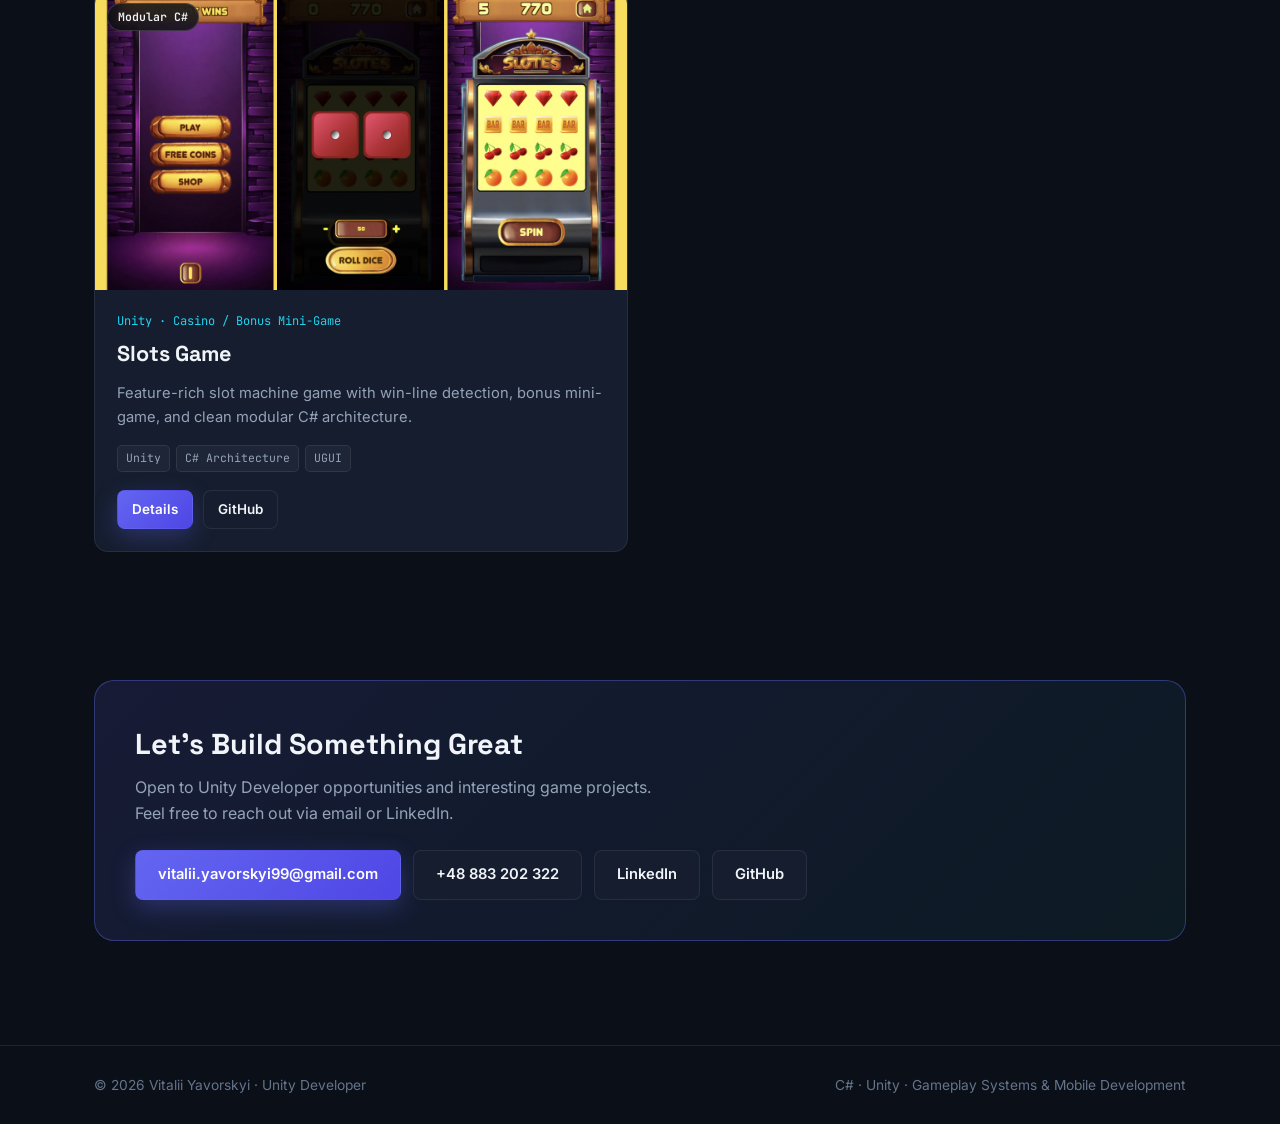
==== commit 47d22043: "Polish copy, tech stack pills, and footer" ====
--- a/index.html
+++ b/index.html
@@ -6,7 +6,7 @@
   <meta name="viewport" content="width=device-width, initial-scale=1.0" />
   <title>Vitalii Yavorskyi — Unity Developer Portfolio</title>
   <meta name="description"
-    content="Middle Unity Developer with 2+ years of commercial experience in C#, URP, 3D gameplay systems, mobile optimization, and SDK integrations." />
+    content="Unity Developer with 2+ years of commercial experience in C#, URP, 3D gameplay systems, mobile optimization, and SDK integrations." />
   <link rel="icon" href="image/favicon.svg" type="image/svg+xml" />
   <link rel="preconnect" href="https://fonts.googleapis.com" />
   <link rel="preconnect" href="https://fonts.gstatic.com" crossorigin />
@@ -167,6 +167,7 @@
                 <div class="skill-group-title">SDKs &amp; Mobile Production</div>
                 <div class="pill-list">
                   <span class="pill">Google AdMob</span>
+                  <span class="pill">AppLovin &amp; Adjust</span>
                   <span class="pill">Firebase</span>
                   <span class="pill">Unity IAP</span>
                   <span class="pill">Google Sign-In</span>
@@ -180,7 +181,7 @@
                   <span class="pill">DOTween</span>
                   <span class="pill">Animator &amp; Spine</span>
                   <span class="pill">Particle System</span>
-                  <span class="pill">Git &amp; GitHub</span>
+                  <span class="pill">Git, GitHub &amp; GitLab</span>
                 </div>
               </div>
             </div>
@@ -390,7 +391,7 @@
         <div class="contact-card">
           <div>
             <h2>Let's Build Something Great</h2>
-            <p>Open to Middle Unity Developer opportunities and interesting game projects. Feel free to reach out via
+            <p>Open to Unity Developer opportunities and interesting game projects. Feel free to reach out via
               email or LinkedIn.</p>
           </div>
           <div class="contact-links">
@@ -408,7 +409,7 @@
   <footer class="footer">
     <div class="container footer-inner">
       <span>© 2026 Vitalii Yavorskyi · Unity Developer</span>
-      <span>Hosted cleanly as a static site (GitHub Pages / Cloudflare Pages ready)</span>
+      <span>C# · Unity · Gameplay Systems &amp; Mobile Development</span>
     </div>
   </footer>
 
